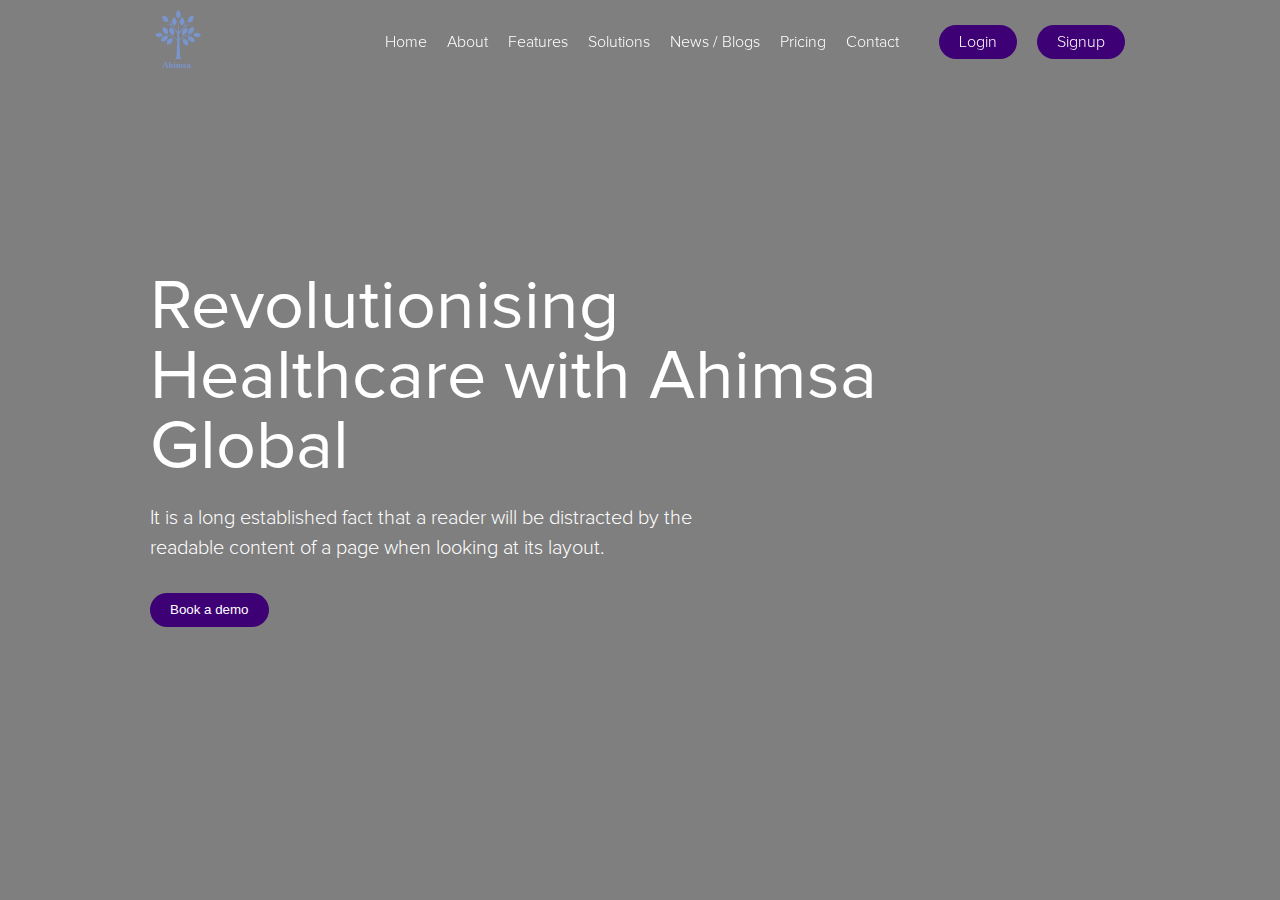
==== index.html @ 20e1ca2b "first commit" ====
<!DOCTYPE html>
<html lang="en">
<head>
    <meta charset="UTF-8">
    <meta name="viewport" content="width=device-width, initial-scale=1.0">
    <link rel="stylesheet" href="css/styles.css">
    <title>Ahimsa</title>
</head>
<body>
    <header class="header" id="header">
        <div class="header-container">
            <div class="logo">
                <img src="img/logo.svg" alt="Logo">
            </div>
            <nav class="menu">
                <ul>
                    <li><a href="#home">Home</a></li>
                    <li><a href="#about">About</a></li>
                    <li><a href="#features">Features</a></li>
                    <li><a href="#services">Solutions</a></li>
                    <li><a href="#news_blogs">News / Blogs</a></li>
                    <li><a href="#pricing">Pricing</a></li>
                    <li><a href="#contact">Contact</a></li>
                    <li class="login-btn btn btn-primary"><a href="#contact">Login</a></li>
                    <li class="signup-btn btn btn-primary"><a href="#contact">Signup</a></li>
                </ul>
            </nav>
        </div>
    </header>
    <section class="hero">
        <video autoplay muted loop class="video-background">
            <source src="img/video.mp4" type="video/mp4">
            <img src="img/video-thumbnail.jpg" alt="Video Thumbnail" class="video-thumbnail">
            Your browser does not support the video tag.
        </video>
        <div class="overlay"></div> <!-- Gradient overlay -->
        <div class="hero-content">
            <div class="slide-text active" id="text1">
                <h2>Revolutionising Healthcare with Ahimsa Global</h2>
                <h4>It is a long established fact that a reader will be distracted by the readable content of a page when looking at its layout.</h4>
                <button class="btn btn-primary">Book a demo</button>
            </div>
            <div class="slide-text" id="text2">
                <h2>Lorem Ipsum has been the industry's standard</h2>
                <h4>It is a long established fact that a reader will be distracted by the readable content of a page when looking at its layout.</h4>
                <button class="btn btn-primary">Book a demo</button>
            </div>
            <div class="slide-text" id="text3">
                <h2>It is a long established fact that a reader</h2>
                <h4>It is a long established fact that a reader will be distracted by the readable content of a page when looking at its layout.</h4>
                <button class="btn btn-primary">Book a demo</button>
            </div>
        </div>
    </section>
    

    <script src="https://ajax.googleapis.com/ajax/libs/jquery/3.7.1/jquery.min.js"></script>
    <script src="js/script.js"></script>

    <script>
        
    </script>

    
</body>
</html>
---- css/styles.css ----
@font-face {
  font-family: Proxima-regular;
  src: url('../font/Proxima Nova Reg.woff');
  font-display: swap
}
@font-face {
  font-family: Proxima-light;
  src: url('../font/Proxima Nova Light.woff');
  font-display: swap
}
@font-face {
  font-family: Proxima-bold;
  src: url('../font/Proxima Nova Bold.woff');
  font-display: swap
}

body, html {
    margin: 0;
    padding: 0;
    height: 100%;
    font-family: Proxima-light;
}
:root {
    --white: #ffffff;
    --primary: #3e0075;
    --black:#000;
}
.btn{
    padding: 10px 20px;
    border-radius: 50px;
    line-height: 14px;
    border:none;
    cursor: pointer;
}
.btn-primary{
    background: var(--primary);
    color: var(--white);
}
.btn-primary a{
    color: var(--white);
}
.slide-text{
    text-align: left;
}
.slide-text h2{
    font-size: 70px;
    font-weight: 500;
    font-family: Proxima-regular;
    margin:0;
}
.slide-text h4{
    font-size: 20px;
    font-weight: 400;
    font-family: Proxima-light;
    margin:20px 0px 30px 0px;
    width:75%;
    line-height: 30px;
}
.overlay {
    position: absolute; 
    top: 0; 
    left: 0; 
    width: 100%; 
    height: 100%; 
    background: linear-gradient(rgba(0, 0, 0, 0.5), rgba(0, 0, 0, 0.5));
    z-index: 2; 
}

.header {
    position: fixed;
    top: 0;
    left: 0;
    right: 0;
    color: white;
    padding: 10px 155px;
    z-index: 3;
    transition: background-color 0.3s;
}

.header-container {
    display: flex;
    justify-content: space-between;
    align-items: center;
}

.logo img {
    height: 60px; /* Adjust logo size */
}

.menu ul {
    list-style: none;
    margin: 0;
    padding: 0;
    display: flex;
    align-items: center;
}

.menu li {
    margin-left: 20px;
}
.login-btn{
    margin-left: 40px !important;
}
.menu a {
    color: var(--white);
    text-decoration: none;
}
.solid{
    background: var(--white);
}
.solid .menu a{ 
    color: var(--black);
}
.solid .btn-primary a{ 
    color: var(--white);
}
.hero {
    position: relative;
    height: 100vh;
    overflow: hidden;
    display: flex; 
    justify-content: center; 
    align-items: center; 
}

.video-background {
    position: absolute;
    top: 50%;
    left: 50%;
    min-width: 100%;
    min-height: 100%;
    width: 100%;
    height: 100%;
    z-index: 1;
    transform: translate(-50%, -50%);
    object-fit: cover;
}
.video-thumbnail {
    position: absolute;
    top: 0;
    left: 0;
    width: 100%;
    height: 100%;
    object-fit: cover;
    z-index: 1;
}
.hero-content {
    display: flex;
    align-items: center;
    width: 100%;
    height: 100%;
    padding: 0;
    margin: 0;
    position: relative;
    top: 50%;
    left: 50%;
    transform: translate(-50%, -50%);
    text-align: left;
    color: var(--white);
    z-index: 2;
    padding:0px 150px;
}

.slide-text.active {
    display: block; /* Show active text */
}
.hero-content .slide-text {
    width:60%;
    position: absolute;
    opacity: 0;
    transform: translateX(50%);
    transition: opacity 0.5s, transform 0.5s;
}

.hero-content .slide-text.active {
    opacity: 1;
    transform: translateX(0);
}



.container {
  position: relative;
  height: 100vh;
  overflow-y: auto;
}

.bg-static {
  position: sticky;
  top: 100px;
  background-color: #85c1e9;
  padding: 20px;
}


.sec1 {
  height: 600px;
  background-color: blue;
}
.sec2 {
  height: 600px;
  background-color: green;
}
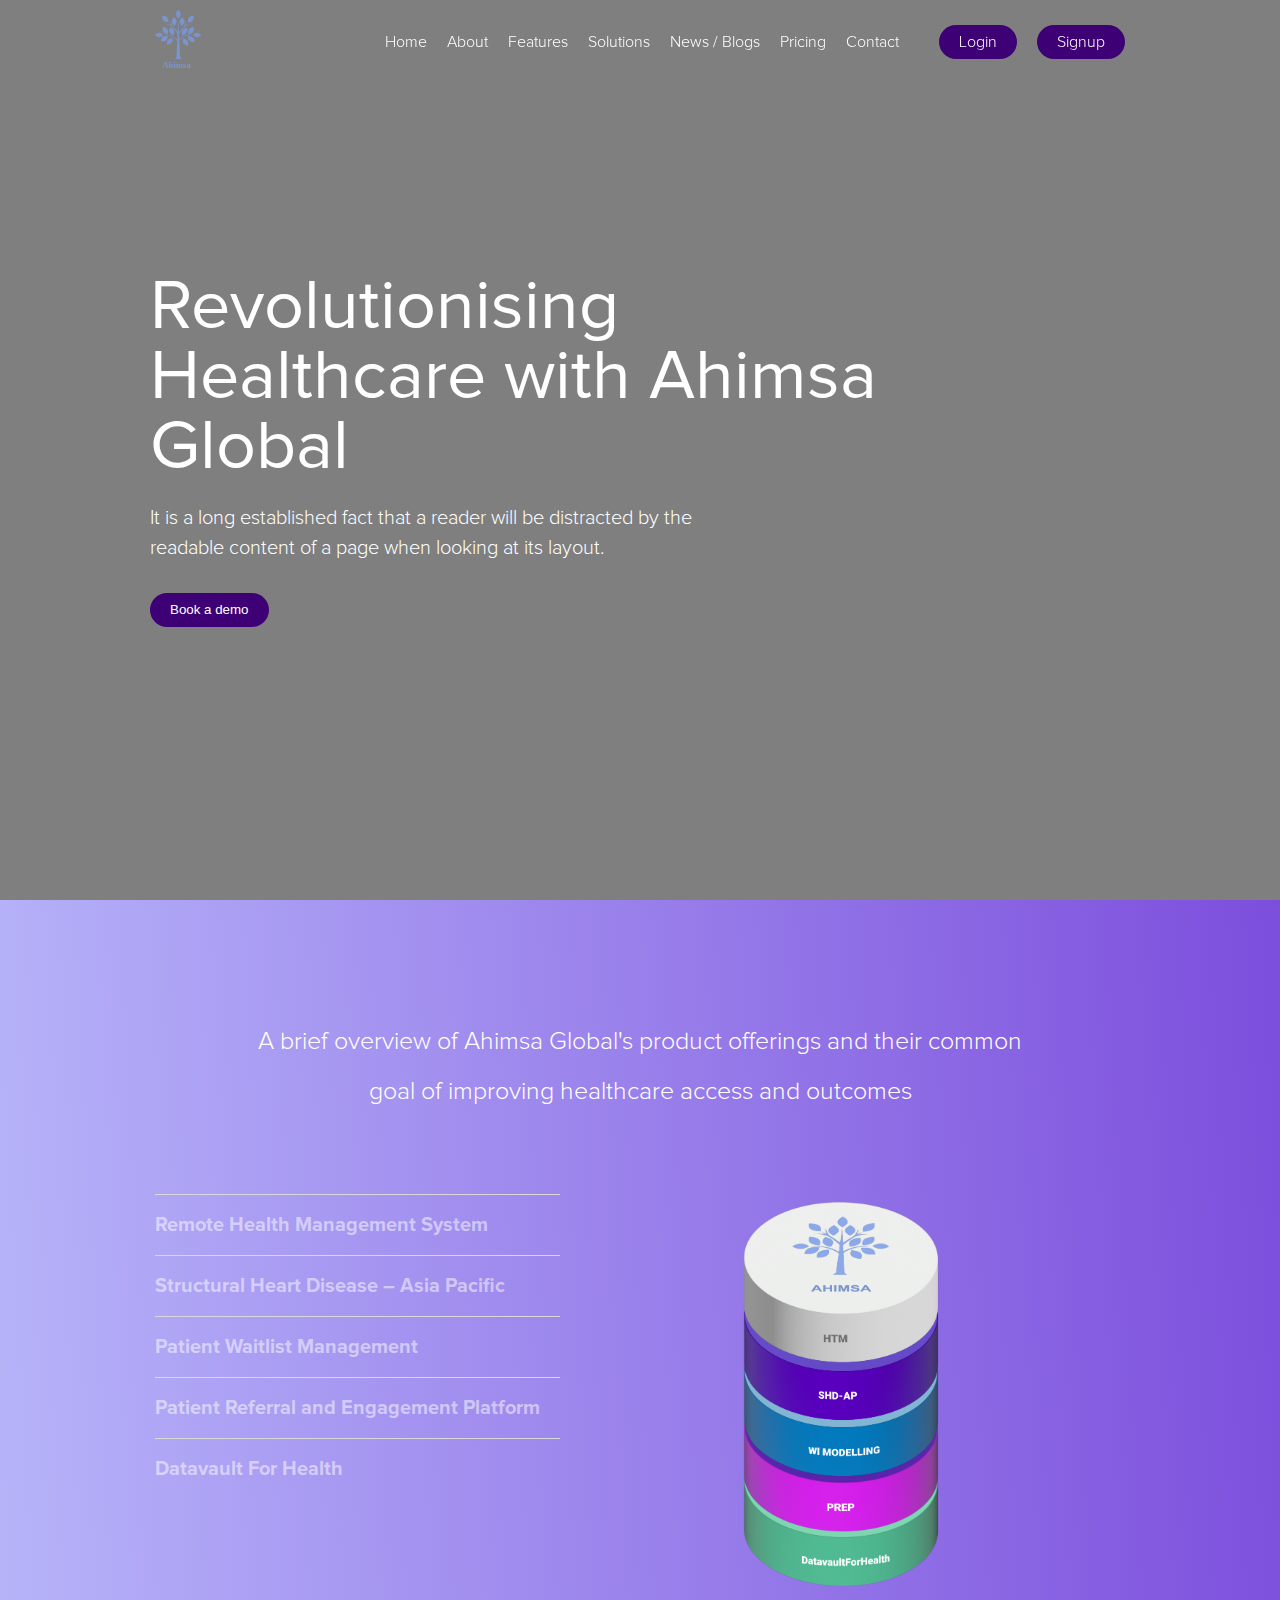
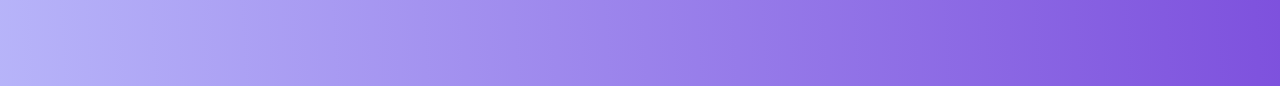
==== commit adba6a19: "Your commit message here" ====
--- a/index.html
+++ b/index.html
@@ -52,6 +52,53 @@
             </div>
         </div>
     </section>
+
+    <section class="products">
+        <div class="products-head">
+            <h1>A brief overview of Ahimsa Global's product offerings and their common goal of improving healthcare access and outcomes</h1>
+        </div>
+        <div class="products-bg">
+
+
+
+            <div class="accordion-container">
+              
+              <button class="accordion" data-image="img/htm.png">Remote Health Management System</button>
+              <div class="panel">
+                <p>Key features: Integration of hospital services with community wellness centers, Telehealth services, culturally appropriate care.</p>
+                <p>Benefits: Improved healthcare accessibility, enhanced patient self-management, community-driven health transformation.</p>
+              </div>
+
+              <button class="accordion" data-image="img/shd.png">Structural Heart Disease – Asia Pacific</button>
+              <div class="panel">
+                <p>SHD-AP needed a robust and scalable database application to capture information from patients undergoing valve implantation procedures.</p>
+                <p>Team ahimsa.global came up with a solution capable of storing pre / in & post procedure patient / valve data with follow-up visit data extending to several years.</p>
+              </div>
+
+              <button class="accordion" data-image="img/wlm.png">Patient Waitlist Management</button>
+              <div class="panel">
+                <p>Key features: Prioritization of patients, graphical representation of patient data, efficient resource allocation.</p>
+                <p>Benefits: Reduced mortality rates on waitlists, improved hospital resource management.</p>
+              </div>
+
+              <button class="accordion" data-image="img/prep.png">Patient Referral and Engagement Platform</button>
+              <div class="panel">
+                <p>Key features: Digitized clinical pathway, seamless communication, centralized patient data.</p>
+                <p>Benefits: Improved patient experience, enhanced coordination among healthcare providers, reduced risk of patients falling through the cracks.</p>
+              </div>
+
+              <button class="accordion" data-image="img/dvh.png">Datavault For Health</button>
+              <div class="panel">
+                <p>Key features: Integration of clinical applications, machine learning insights, real-time analytics.</p>
+                <p>Benefits: Enhanced healthcare efficiency, proactive addressing of health inequities, improved patient outcomes.</p>
+              </div>
+
+            </div>
+            <div class="image-container">
+              <img id="displayedImage" src="img/all.png" alt="Default Image">
+            </div>
+        </div>
+    </section>
     
 
     <script src="https://ajax.googleapis.com/ajax/libs/jquery/3.7.1/jquery.min.js"></script>
--- a/css/styles.css
+++ b/css/styles.css
@@ -179,26 +179,99 @@
 
 
 
-.container {
-  position: relative;
-  height: 100vh;
-  overflow-y: auto;
-}
-
-.bg-static {
-  position: sticky;
-  top: 100px;
-  background-color: #85c1e9;
-  padding: 20px;
-}
-
-
-.sec1 {
-  height: 600px;
-  background-color: blue;
-}
-.sec2 {
-  height: 600px;
-  background-color: green;
-}
-
+.products-bg {
+  display: flex;
+}
+
+.accordion-container {
+  width: 50%; 
+}
+
+.accordion {
+  background: none;
+  color: #ffffff80;
+  cursor: pointer;
+  padding: 20px 0px;
+  width: 100%;
+  border-bottom: none;
+  border-top: solid 1px #d8d8d8;
+  border-right: none;
+  border-left: none;
+  text-align: left;
+  outline: none;
+  font-size: 20px;
+  font-weight: 800;
+  transition: 0.4s;
+  font-family: Proxima-bold;
+}
+
+.accordion-container .active, .accordion:hover {
+  background: none;
+  color:#fff;
+}
+
+/*.accordion:after {
+  content: '\002B';
+  color: #777;
+  font-weight: bold;
+  float: right;
+  margin-left: 5px;
+}
+
+.accordion-container .active:after {
+  content: "\2212";
+}*/
+
+.panel {
+  padding: 0px;
+  background: none;
+  max-height: 0;
+  overflow: hidden;
+  transition: max-height 0.2s ease-out;
+  
+}
+.panel p:nth-child(2) {
+  margin-bottom: 30px;
+}
+.panel p:nth-child(1) {
+  margin-top: 0px;
+}
+.image-container {
+  width: 50%;
+  height:100%; 
+  display: flex;
+  justify-content: center;
+  align-items: center;
+  padding:0rem 5rem;
+}
+
+.image-container img {
+  max-width: 200px;
+  height: auto;
+}
+.products{
+    background: linear-gradient(266.81deg, #7b4cdc -1.96%, #c3c9ff 120.82%);
+    margin-top:0rem;
+    padding: 100px 155px;
+}
+.products-bg{
+}
+.accordion-container p {
+    color:#fff;
+    font-family: Proxima-regular;
+}
+.products-head{
+    width:100%;
+    display: flex;
+    justify-content: center;
+    padding:0px 0px 60px 0px;
+}
+.products-head h1{
+    line-height: 50px;
+    color: var(--white);
+    text-align: center;
+    font-size: 25px;
+    font-weight: 400;
+    font-family: Proxima-light;
+    width:80%;
+}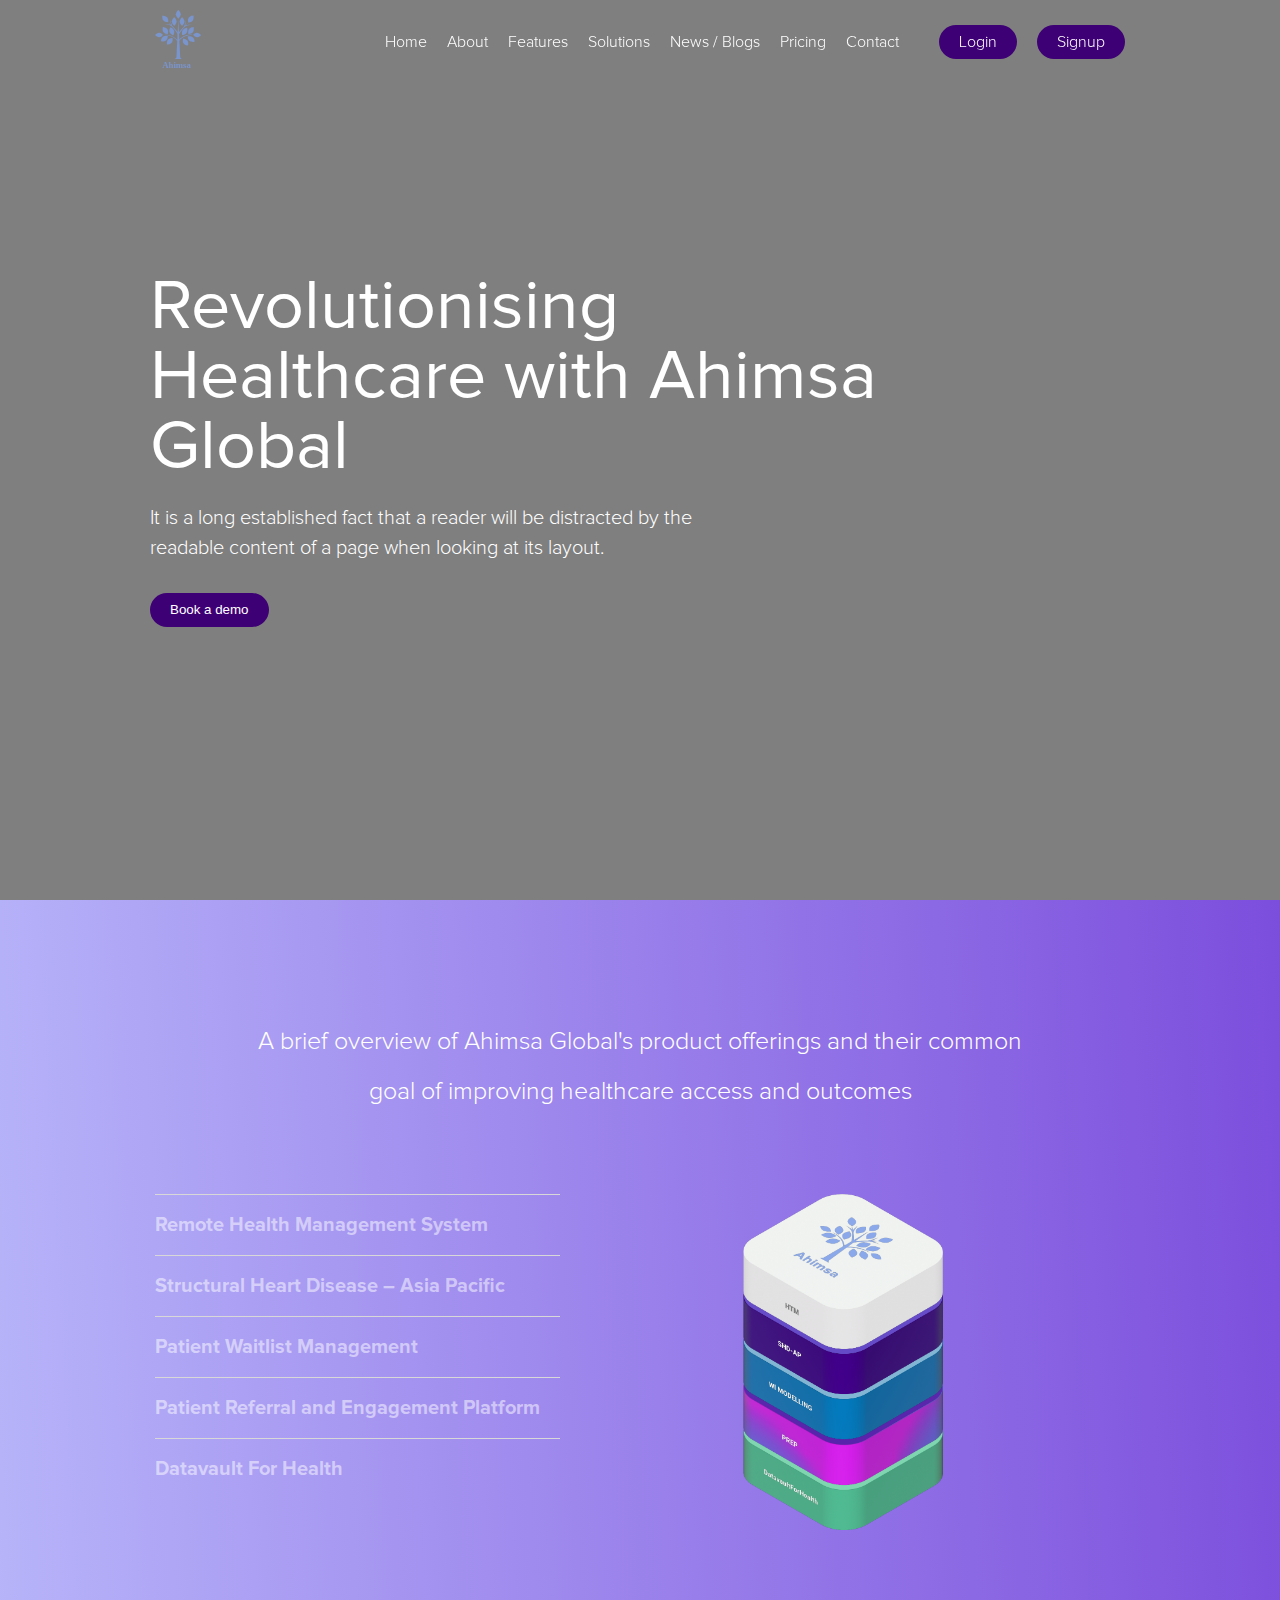
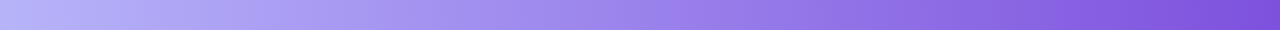
==== commit c846aa65: "Update index.html" ====
--- a/index.html
+++ b/index.html
@@ -63,31 +63,31 @@
 
             <div class="accordion-container">
               
-              <button class="accordion" data-image="img/htm.png">Remote Health Management System</button>
+              <button class="accordion" data-image="img/htm-v1.png">Remote Health Management System</button>
               <div class="panel">
                 <p>Key features: Integration of hospital services with community wellness centers, Telehealth services, culturally appropriate care.</p>
                 <p>Benefits: Improved healthcare accessibility, enhanced patient self-management, community-driven health transformation.</p>
               </div>
 
-              <button class="accordion" data-image="img/shd.png">Structural Heart Disease – Asia Pacific</button>
+              <button class="accordion" data-image="img/shd-v1.png">Structural Heart Disease – Asia Pacific</button>
               <div class="panel">
                 <p>SHD-AP needed a robust and scalable database application to capture information from patients undergoing valve implantation procedures.</p>
                 <p>Team ahimsa.global came up with a solution capable of storing pre / in & post procedure patient / valve data with follow-up visit data extending to several years.</p>
               </div>
 
-              <button class="accordion" data-image="img/wlm.png">Patient Waitlist Management</button>
+              <button class="accordion" data-image="img/wlm-v1.png">Patient Waitlist Management</button>
               <div class="panel">
                 <p>Key features: Prioritization of patients, graphical representation of patient data, efficient resource allocation.</p>
                 <p>Benefits: Reduced mortality rates on waitlists, improved hospital resource management.</p>
               </div>
 
-              <button class="accordion" data-image="img/prep.png">Patient Referral and Engagement Platform</button>
+              <button class="accordion" data-image="img/prep-v1.png">Patient Referral and Engagement Platform</button>
               <div class="panel">
                 <p>Key features: Digitized clinical pathway, seamless communication, centralized patient data.</p>
                 <p>Benefits: Improved patient experience, enhanced coordination among healthcare providers, reduced risk of patients falling through the cracks.</p>
               </div>
 
-              <button class="accordion" data-image="img/dvh.png">Datavault For Health</button>
+              <button class="accordion" data-image="img/dvh-v1.png">Datavault For Health</button>
               <div class="panel">
                 <p>Key features: Integration of clinical applications, machine learning insights, real-time analytics.</p>
                 <p>Benefits: Enhanced healthcare efficiency, proactive addressing of health inequities, improved patient outcomes.</p>
@@ -95,7 +95,7 @@
 
             </div>
             <div class="image-container">
-              <img id="displayedImage" src="img/all.png" alt="Default Image">
+              <img id="displayedImage" src="img/all-v1.png" alt="Default Image">
             </div>
         </div>
     </section>
